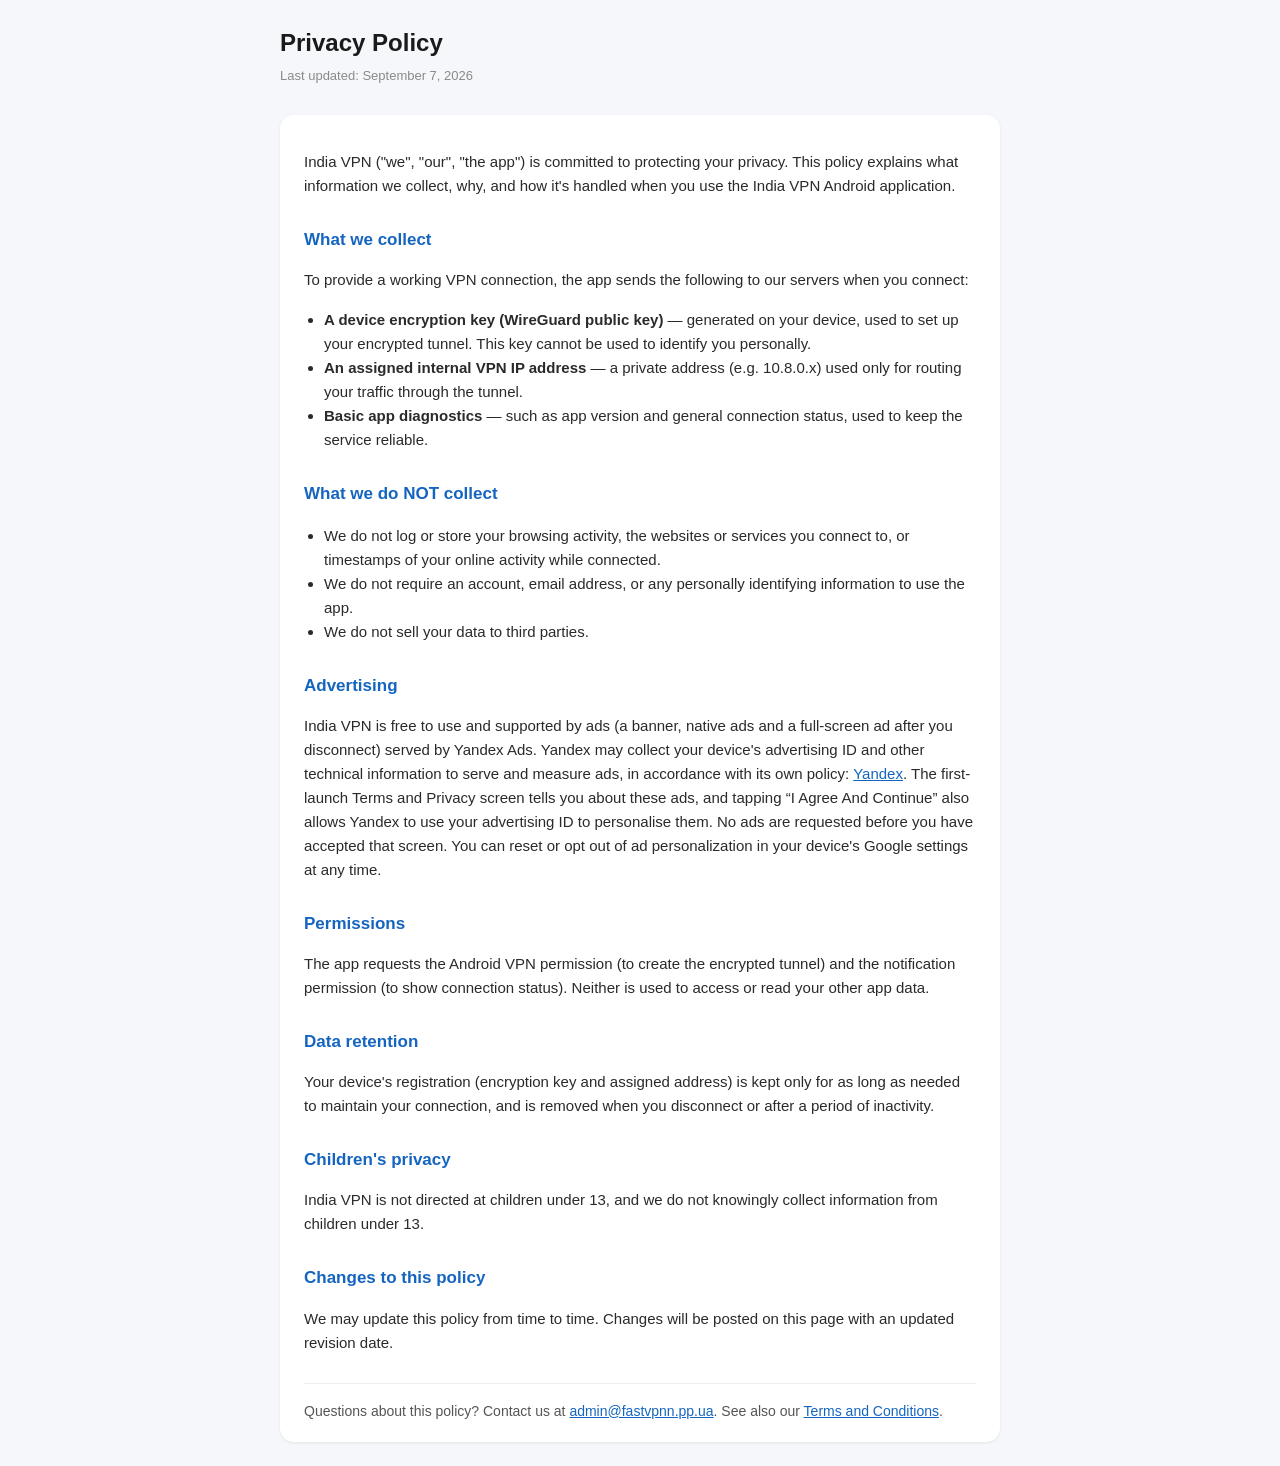
==== backend/api/public/privacy.html @ a30466d4 "security fixes, VPN failover, diagnostics, tests" ====
<!DOCTYPE html>
<html lang="en">
<head>
<meta charset="UTF-8">
<meta name="viewport" content="width=device-width, initial-scale=1.0">
<title>India VPN — Privacy Policy</title>
<style>
  :root { color-scheme: light dark; }
  * { box-sizing: border-box; }
  body {
    font-family: -apple-system, Roboto, Segoe UI, sans-serif;
    margin: 0; padding: 24px; background: #f5f7fa; color: #1a1a1a;
    line-height: 1.6;
  }
  .wrap { max-width: 720px; margin: 0 auto; }
  h1 { font-size: 24px; margin: 0 0 4px; }
  .updated { color: #8a8a8a; font-size: 13px; margin-bottom: 28px; }
  h2 { font-size: 17px; margin: 28px 0 8px; color: #1565C0; }
  p, li { font-size: 15px; color: #2a2a2a; }
  ul { padding-left: 20px; }
  a { color: #1565C0; }
  .card {
    background: #fff; border-radius: 14px; padding: 20px 24px;
    box-shadow: 0 1px 3px rgba(0,0,0,0.08);
  }
  .contact { margin-top: 28px; padding-top: 16px; border-top: 1px solid #eee; font-size: 14px; color: #555; }
</style>
</head>
<body>
<div class="wrap">
  <h1>Privacy Policy</h1>
  <div class="updated">Last updated: <span id="lastUpdated">September 7, 2026</span></div>
  <div class="card">

    <p>India VPN ("we", "our", "the app") is committed to protecting your privacy. This policy explains what
    information we collect, why, and how it's handled when you use the India VPN Android application.</p>

    <h2>What we collect</h2>
    <p>To provide a working VPN connection, the app sends the following to our servers when you connect:</p>
    <ul>
      <li><strong>A device encryption key (WireGuard public key)</strong> — generated on your device, used to
        set up your encrypted tunnel. This key cannot be used to identify you personally.</li>
      <li><strong>An assigned internal VPN IP address</strong> — a private address (e.g. 10.8.0.x) used only
        for routing your traffic through the tunnel.</li>
      <li><strong>Basic app diagnostics</strong> — such as app version and general connection status, used to
        keep the service reliable.</li>
    </ul>

    <h2>What we do NOT collect</h2>
    <ul>
      <li>We do not log or store your browsing activity, the websites or services you connect to, or
        timestamps of your online activity while connected.</li>
      <li>We do not require an account, email address, or any personally identifying information to use the
        app.</li>
      <li>We do not sell your data to third parties.</li>
    </ul>

    <h2>Advertising</h2>
    <p>India VPN is free to use and supported by ads (a banner, native ads and a full-screen ad after you disconnect)
    served by Yandex Ads. Yandex may collect your device's advertising ID and other technical information to serve
    and measure ads, in accordance with its own policy:
    <a href="https://yandex.com/legal/confidential/" target="_blank" rel="noopener">Yandex</a>.
    The first-launch Terms and Privacy screen tells you about these ads, and tapping &ldquo;I Agree And Continue&rdquo; also
    allows Yandex to use your advertising ID to personalise them. No ads are requested before you have accepted that screen.
    You can reset or opt out of ad personalization in your device's Google settings at any time.</p>

    <h2>Permissions</h2>
    <p>The app requests the Android VPN permission (to create the encrypted tunnel) and the notification
    permission (to show connection status). Neither is used to access or read your other app data.</p>

    <h2>Data retention</h2>
    <p>Your device's registration (encryption key and assigned address) is kept only for as long as needed
    to maintain your connection, and is removed when you disconnect or after a period of inactivity.</p>

    <h2>Children's privacy</h2>
    <p>India VPN is not directed at children under 13, and we do not knowingly collect information from
    children under 13.</p>

    <h2>Changes to this policy</h2>
    <p>We may update this policy from time to time. Changes will be posted on this page with an updated
    revision date.</p>

    <div class="contact">
      Questions about this policy? Contact us at
      <a href="mailto:admin@fastvpnn.pp.ua">admin@fastvpnn.pp.ua</a>. See also our
      <a href="/terms.html">Terms and Conditions</a>.
    </div>
  </div>
</div>
</body>
</html>
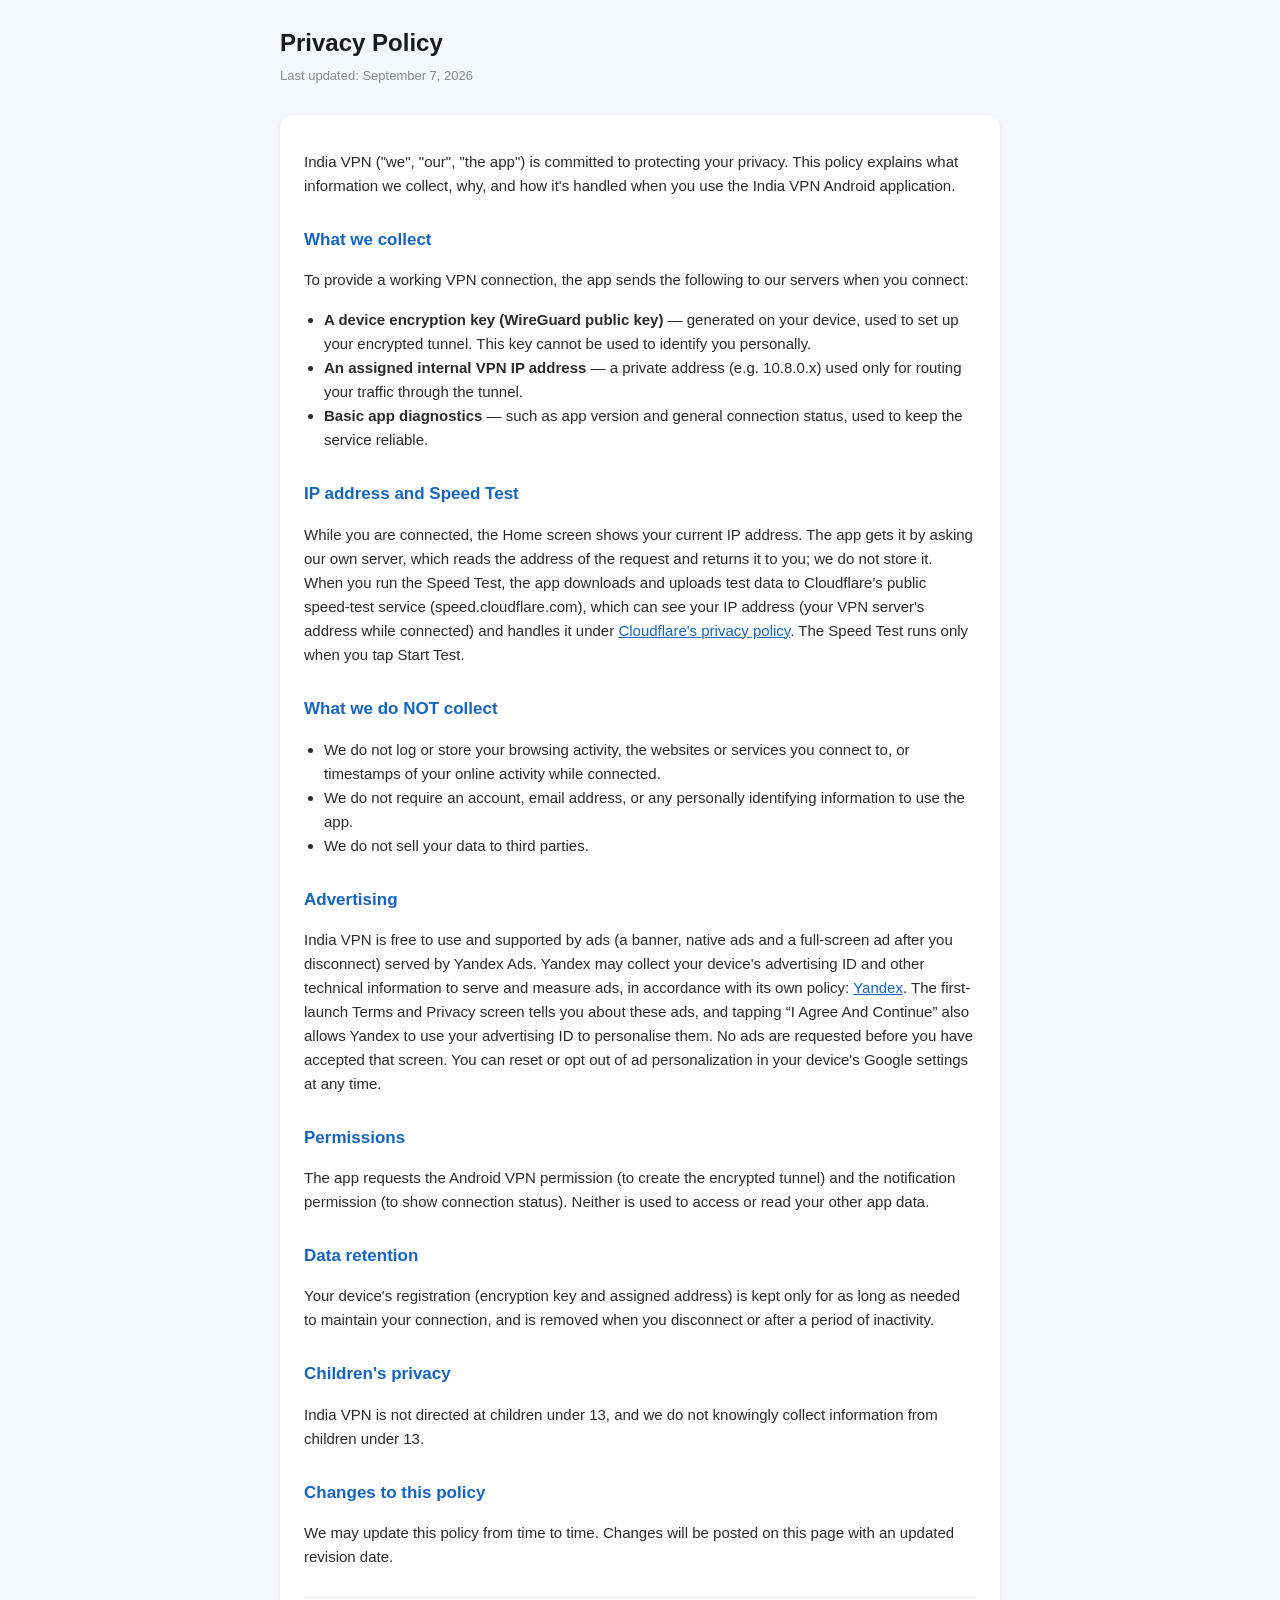
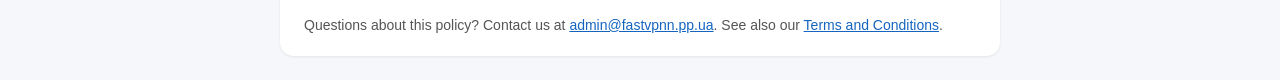
==== commit 5f18a9d2: "Replace project with india-vpn-project zip contents Full replacement of the project tree from the up" ====
--- a/backend/api/public/privacy.html
+++ b/backend/api/public/privacy.html
@@ -46,6 +46,14 @@
         keep the service reliable.</li>
     </ul>
 
+    <h2>IP address and Speed Test</h2>
+    <p>While you are connected, the Home screen shows your current IP address. The app gets it by asking our own
+    server, which reads the address of the request and returns it to you; we do not store it. When you run the
+    Speed Test, the app downloads and uploads test data to Cloudflare's public speed-test service
+    (speed.cloudflare.com), which can see your IP address (your VPN server's address while connected) and handles it under
+    <a href="https://www.cloudflare.com/privacypolicy/" rel="noopener">Cloudflare's privacy policy</a>. The Speed Test runs only when you tap
+    Start Test.</p>
+
     <h2>What we do NOT collect</h2>
     <ul>
       <li>We do not log or store your browsing activity, the websites or services you connect to, or
